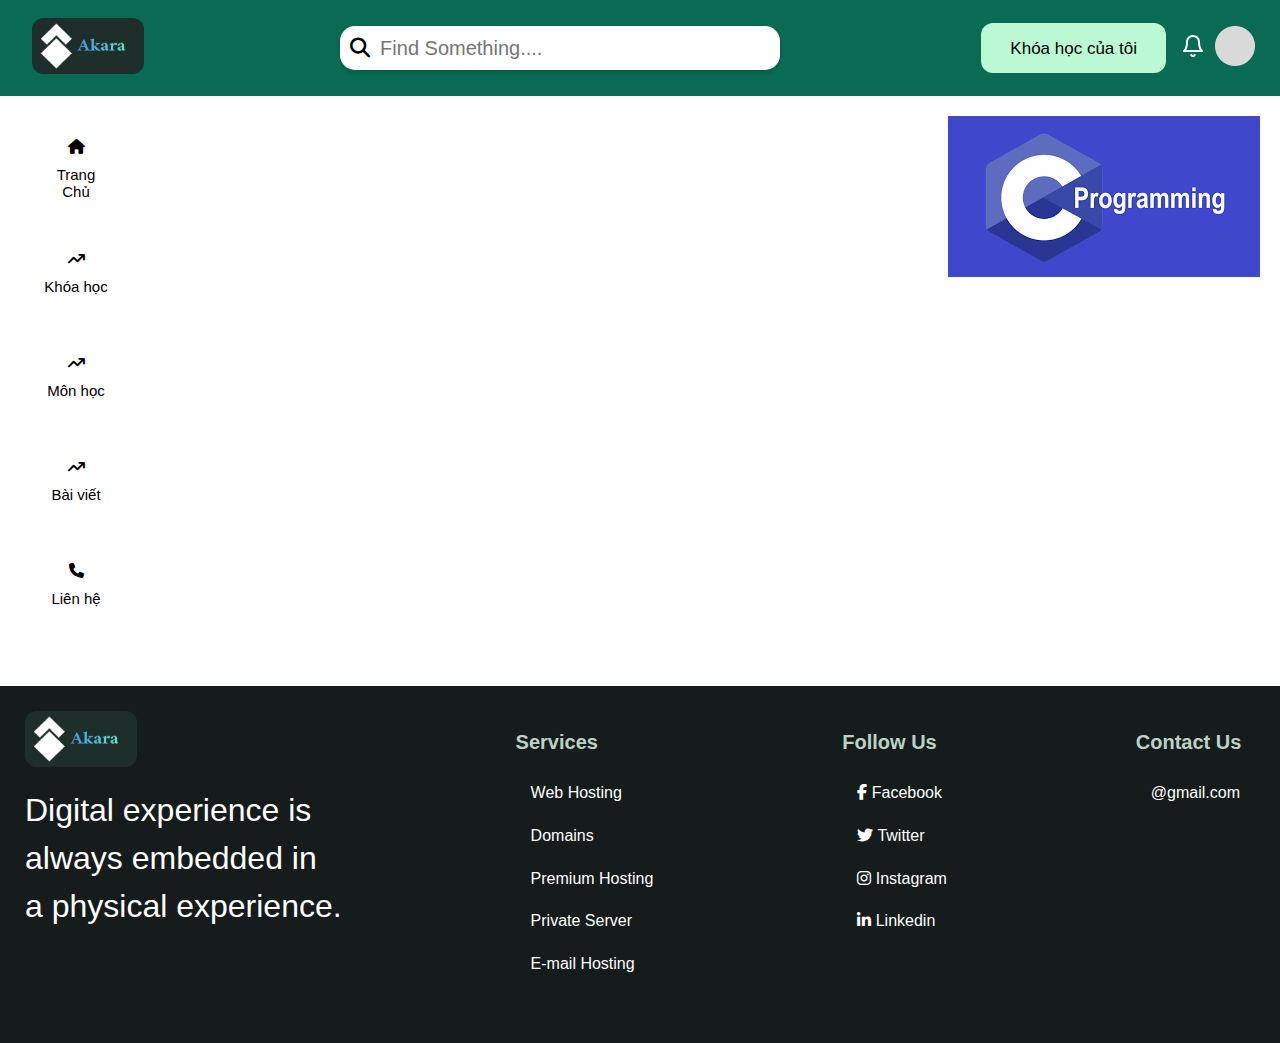
==== HomePage.html @ eb52fbb5 "PhP" ====
<!DOCTYPE html>
<html lang="en">
<head>
    <meta charset="UTF-8">
    <meta name="viewport" content="width=device-width, initial-scale=1.0">
    <title>HomePage</title>
    <link rel="stylesheet" href="https://cdnjs.cloudflare.com/ajax/libs/font-awesome/6.5.1/css/all.min.css">
    <link rel="stylesheet" href="./css/homepage.css">
</head>
<body>
            <!-- == HEADER == -->
<div id="header">
    <!-- Logo Icon -->
    <div id="logo">
        <img src="./img/415791565_1101418471001982_6189920452808394444_n.png" alt="" class="logoImg" >
    </div>
    <!-- Search Box -->
    <div class="search-box">                
        <input required type="search" class="searchTerm" placeholder="Find Something...." >
        <button class="searchButton">
          <i class="fa fa-search"></i>
       </button>
    </div>
    <!-- Right - infomation -->
    <div class="subnav">
        <!-- myCourse Button -->
        <a href="./index.html" class="myCourse_btn">
            <button class="btn bgrk#E2E2E2"> 
                <span>Khóa học của tôi</span>
            </button>
        </a>
        <!-- Bell Icon -->
        <div class="notification-icon">
            <img src="img/423422719_1108689617214258_7816932868230117087_n.png" alt="" class="bellImg">
        </div>
        <!-- Avatar profile -->
        <div class="profileAvatar">
            <img src="./img/423221567_7135333573191069_509031383483258617_n.png" alt="" class="AvaImg" >
        </div>
    </div>    
</div>
            <!-- == CONTENT == -->
<div id="content">
    <!-- Side-bar Menu -->
    <div id="sidebar_menu">
        <div class="sub_sidebar">
            <ul class="select_topic">
            <li>
                <a href="">
                     <!-- Button 1 -->
                    <button class="menu_btn">
                        <!-- icon -->
                        <div class="icon"> 
                            <i class="fa-solid fa-house icon1"></i>
                        </div>
                        <span class="button-content">Trang Chủ </span>
                    </button>                      
                </a>
            </li>
            
            <li>
                <a href=""> 
                     <!-- Button 2 -->
                    <button class="menu_btn">
                        <!-- icon -->
                        <div class="icon"> 
                            <i class="fa-solid fa-arrow-trend-up icon1"></i>
                        </div>
                        <span class="button-content">Khóa học </span>
                     </button>
                </a>
            </li>
            <li>
                <a href="">
                    <!-- Button 3 -->
                     <button class="menu_btn">
                        <!-- icon -->
                        <div class="icon"> 
                            <i class="fa-solid fa-arrow-trend-up icon1"></i>
                        </div>
                        <span class="button-content">Môn học</span>
                     </button>
                </a>
            </li>
            <li>
                <a href="">
                    <!-- Button 4 -->
                    <button class="menu_btn">
                        <!-- icon -->
                        <div class="icon"> 
                            <i class="fa-solid fa-arrow-trend-up icon1"></i>
                        </div>
                        <span class="button-content">Bài viết </span>
                    </button>
                </a>
            </li>
            <li>
                <a href="">
                    <!-- Button 5 -->
                    <button class="menu_btn">
                        <!-- icon -->
                        <div class="icon"> 
                            <i class="fa-solid fa-phone icon1"></i>
                        </div>
                        <span class="button-content">Liên hệ </span>
                    </button>
                </a>
            </li>
            </ul>
        </div>  
    </div>
    <div id="main_content">
        <div class="slider">
            <img src="./img/tải xuống.png" alt="">
        </div>
        <div class="allCourses">
            <div class="selectCourse"></div>
        </div>
        <div class="allSubjects">
        </div>
    </div>
</div>
            <!-- == FOOTER == -->
<div id="footerPage">
    <footer>
        <div class="container text-center text-md-left col-third">
          <div class="footer-wrap">
            <!-- Item 1 -->
            <div class="about">
                <!-- Logo Icon -->
              <img src="./img/415791565_1101418471001982_6189920452808394444_n.png" alt="" class="imgIcon">
              <p class="text-muted py-4">
                Digital experience is </br>always embedded in </br> a physical experience.
            </div>
            <!-- Item 2 -->
            <div class="Service">
              <h6 class="fw-bold special_name">Services</h6>
              <p class="p10"><a href="">Web Hosting</a></p>
              <p class="p10"><a href="" >Domains</a></p>
              <p class="p10"><a href="">Premium Hosting</a></p>
              <p class="p10"><a href="">Private Server</a></p>
              <p class="p10"><a href="">E-mail Hosting</a></p>
            </div>
            <!-- Item 3 -->
            <div class="Follow_us">
              <h6 class="fw-bold special_name">Follow Us</h6>
            <p class="p10">
                <a href="">
                <i class="fa-brands fa-facebook-f"></i>
                Facebook
                 </a>
            </p>
            <p class="p10">
                <a href="">
                    <i class="fa-brands fa-twitter"></i>
                Twitter
                </a>
            </p>
            <p class="p10">
                <a href="">
                <i class="fa-brands fa-instagram"></i>
                Instagram
                </a>
            </p>
            <p class="p10">
                <a href="">
                <i class="fa-brands fa-linkedin-in"></i>
                Linkedin
                </a>
            </p>
            </div>
            <!-- Item 4 -->
            <div class="Contact">
              <h6 class="fw-bold special_name">Contact Us</h6>
              <p class="p10"><a href="">@gmail.com</a></p>
            </div>
            
          </div>
        </div>
    </footer>
</div>
    
</body>
</html>
---- css/homepage.css ----
*
{
    margin:0;
    padding: 0;
    box-sizing: border-box;
}

html
{
    font-family: Arial, Helvetica, sans-serif;
    scroll-behavior: smooth;
}
.p10
{
    padding:10px;
}
/* == HEADER ==  */
#header{ 
    display: flex;
    position: fixed;
    height: 96px;
    background-color: #096B54;
    justify-content: space-between;
    top: 0;
    right: 0;
    left: 0;
    bottom: 0;
    width: 100%;
    z-index: 10;
    padding: 0px 32px;
    align-items: center;
    flex-shrink: 1;
}
/* Logo Icon */
.logoImg{
    width: 112px;
    height: 56px;
}
/* Search Box */
.search-box {
    position: relative;
    display: flex;
    text-align: center;
  }
.searchTerm {
    position: relative;
    font-family: Arial, Helvetica, sans-serif;
    width: 440px;
    height: 44px;
    border-radius: 15px;
    border: none;
    font-size: 20px;
    font-weight: 50;
    padding-top:10px;
    padding-bottom: 10px;
    padding-left: 40px;
    color: #000;
    outline: none;
    box-shadow: 0 3px 4px rgba(0, 0, 0, 0.15);
}
.searchButton {
    text-align: left;
    position: absolute;
    width: 40px;
    height: 36px;
    border: none;
    outline: none!important;
    background:transparent;
    top: 1px;
    padding: 10px;
    color: #000;
    cursor: pointer;
    font-size: 20px;
  }
  
  /*Resize the wrap to see the search bar change!*/
  .wrap{
    width: 30%;
    position: absolute;
    top: 50%;
    left: 50%;
    transform: translate(-50%, -50%);
  }
/* Right - infomation */
.subnav
{
    margin-right: 5%;
    display: flex;
    flex-shrink: 1;
    align-items: center;
    flex-shrink: 1;
    width: 211px;
    gap: 10px;
    justify-content: space-between;
}
/* myCourse Button */
.btn
{
    display: inline-block;
    border-radius: 12px; 
    border: none;
    color: #000;
    text-align: center;
    font-size: 17px;
    padding: 16px;
    width: 185px;
    height: 50px;
    transition: all 0.5s;
    cursor: pointer;
    margin: 5px;
    background-color: #BBF9D4;
}
.btn span {
    cursor: pointer;
    display: inline-block;
    position: relative;
    transition: 0.5s; 
    text-align: center;
    font-size: 17px;
    font-weight: 10px;  
}
.btn span:after{
    content: '»';
    position: absolute;
    opacity: 0;
    top: 0;
    right: -15px;
    transition: 0.5s;
}
.btn:hover span {
    padding-right: 15px;
}
.btn:hover span:after {
    opacity: 1;
    right: 0;
}
/* Bell Icon */
.bellImg{
    width: 24px;
    height: 24px;
    cursor: pointer;
}
/* Avatar profile */
.AvaImg{
    width: 40px;
    height: 40px;
}

/*  == CONTENT == */
#content 
{
    display: flex;
    position: relative;
   padding:20px;
    margin-top: 96px;
    justify-content: space-between;
    gap: 10px;
}
/* Sidebar_menu */
.siderbar_menu
{
    display: inline-flex;
    margin-top: 30px;
    position: absolute;
}
.select_topic 
{
    list-style-type: none;
}
.select_topic li 
{
    padding: 12px 16px;
    
}
.select_topic li a 
{
    text-decoration: none;
    color:#000;
}
/* Button ===< SideBar_menu */
button {
    position: relative;
    overflow: hidden;
    padding:10 15px;
    border-radius: 1.5rem;
    font-weight: 100;
    background-size: 400%;
    color: #000;
    border: none;
    cursor: pointer;
    width: 80px;
    height: 80px;
    background-color: #fff;
}
.menu_btn span 
{
    padding:5px;
    font-size: 15px;
}
.icon
{
    position: relative;
    z-index: 1;
    display:inline-flex;
    align-items: center;
}
.icon1{
    font-size: 15px;
    padding:7px;
}
.menu_btn:hover::before {
    transform: scaleX(1);
  }
  
.button-content {
    position: relative;
    z-index: 1;
    display: block;
}
  
.menu_btn::before {
    content: "";
    position: absolute;
    top: 0;
    left: 0;
    transform: scaleX(0);
    transform-origin: 0 50%;
    width: 100%;
    height: inherit;
    border-radius: inherit;
    background: linear-gradient(
      82.3deg,
      rgb(241, 238, 244) 10.8%,
      rgb(242, 242, 245) 94.3%
    );
    transition: all 0.475s;
}

/* == FOOTERPAGE == */
footer {
    background-color: #151C1B;
    margin-top: 30px;
    margin-bottom: -23px;
    overflow: hidden;
}
footer .footer-wrap {
    padding: 25px;
    margin-bottom: 30px;
    display: flex;
    justify-content: space-between;
    gap: 50px;
    color:#fff;
}
.special_name
{
    font-weight: 600;
    font-size: 20px;
    color: #BBD2C7;
}
/* Item 1 */
footer .footer-wrap h6 {
    padding: 20px 0px;
    font-weight: 900;
}
.about p 
{
    font-weight: 400;
    font-size: 32px;
    line-height: 48px;
}
/* Logo Icon */
.imgIcon{
    width: 112px;
    height: 56px;
    margin-bottom: 15px;
}
.Service p a , .Follow_us p a, .Contact p a{
    text-decoration: none;
    color: #fff;
    padding: 5px;
}
footer .footer-wrap .Service a:hover, footer .footer-wrap .Follow_us a:hover {
    color: black;
    font-weight: 600;    
}
  
footer .footer-wrap .Service p, footer .footer-wrap .Follow_us p {
    margin-bottom: 0.3em;
    
}
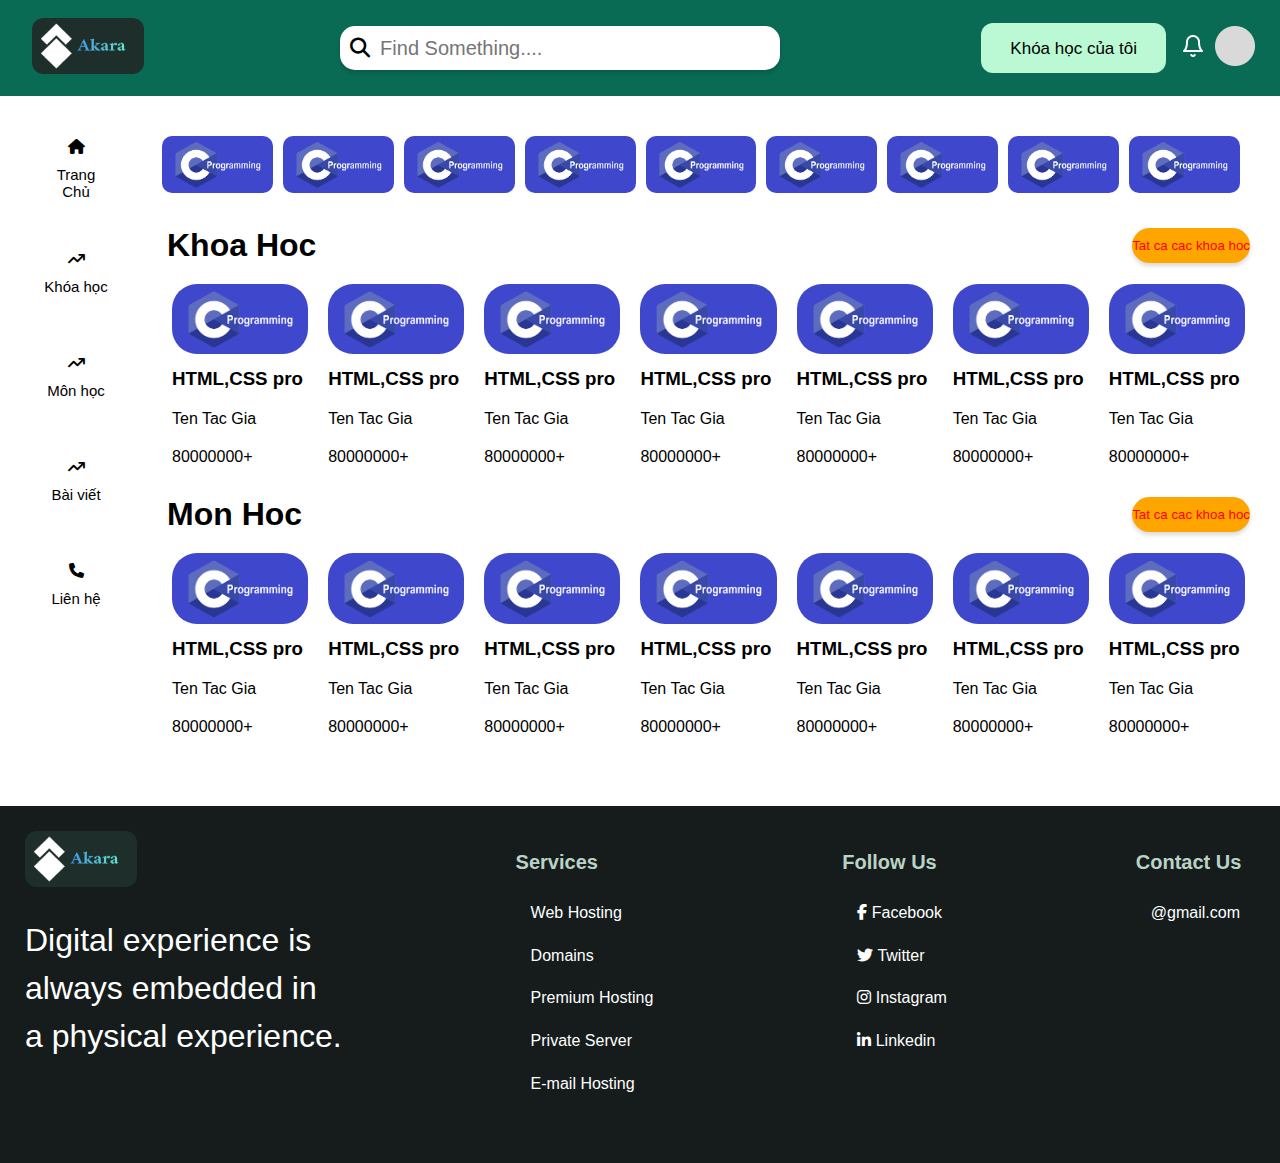
==== commit d49b41d1: "PhP" ====
--- a/HomePage.html
+++ b/HomePage.html
@@ -109,14 +109,166 @@
             </ul>
         </div>  
     </div>
+    <!-- Content Page -->
     <div id="main_content">
-        <div class="slider">
-            <img src="./img/tải xuống.png" alt="">
-        </div>
-        <div class="allCourses">
-            <div class="selectCourse"></div>
-        </div>
-        <div class="allSubjects">
+        <!-- Slider Course -->
+        <div class="slide_course">
+            <!-- Slider Item -->
+            <div class="slider_item">
+                <div class="course_item">
+                    <a href="">
+                        <img src="./img/tải xuống.png" alt="" class="itemImg">
+                    </a>    
+                </div>
+                <div class="course_item">
+                    <a href="">
+                        <img src="./img/tải xuống.png" alt="" class="itemImg">
+                    </a>    
+                </div>
+                <div class="course_item">
+                    <a href="">
+                        <img src="./img/tải xuống.png" alt="" class="itemImg">
+                    </a>    
+                </div>
+                <div class="course_item">
+                    <a href="">
+                        <img src="./img/tải xuống.png" alt="" class="itemImg">
+                    </a>    
+                </div>
+                <div class="course_item">
+                    <a href="">
+                        <img src="./img/tải xuống.png" alt="" class="itemImg">
+                    </a>    
+                </div>
+                <div class="course_item">
+                    <a href="">
+                        <img src="./img/tải xuống.png" alt="" class="itemImg">
+                    </a>    
+                </div>
+                <div class="course_item">
+                    <a href="">
+                        <img src="./img/tải xuống.png" alt="" class="itemImg">
+                    </a>    
+                </div>
+                <div class="course_item">
+                    <a href="">
+                        <img src="./img/tải xuống.png" alt="" class="itemImg">
+                    </a>    
+                </div>
+                <div class="course_item">
+                    <a href="">
+                        <img src="./img/tải xuống.png" alt="" class="itemImg">
+                    </a>    
+                </div>
+            </div>
+            <!-- Slide Content 1 -->
+            <div class="slide_content">
+            <div class="slide_name">
+                <h1>Khoa Hoc</h1>
+                <a href="">
+                    <button class="allcourse_btn"> Tat ca cac khoa hoc</button>
+                </a>
+            </div>
+            <!-- Content Course -->
+            <div class="content_course">
+                <div class="content_item">
+                    <img src="./img/tải xuống.png" alt="" class="itemCourse">
+                    <h3>HTML,CSS pro</h3>
+                    <p>Ten Tac Gia</p>
+                    <p>80000000+</p>
+                </div>  
+                <div class="content_item">
+                    <img src="./img/tải xuống.png" alt="" class="itemCourse">
+                    <h3>HTML,CSS pro</h3>
+                    <p>Ten Tac Gia</p>
+                    <p>80000000+</p>
+                </div>  
+                <div class="content_item">
+                    <img src="./img/tải xuống.png" alt="" class="itemCourse">
+                    <h3>HTML,CSS pro</h3>
+                    <p>Ten Tac Gia</p>
+                    <p>80000000+</p>
+                </div>  
+                <div class="content_item">
+                    <img src="./img/tải xuống.png" alt="" class="itemCourse">
+                    <h3>HTML,CSS pro</h3>
+                    <p>Ten Tac Gia</p>
+                    <p>80000000+</p>
+                </div>  
+                <div class="content_item">
+                    <img src="./img/tải xuống.png" alt="" class="itemCourse">
+                    <h3>HTML,CSS pro</h3>
+                    <p>Ten Tac Gia</p>
+                    <p>80000000+</p>
+                </div>  
+                <div class="content_item">
+                    <img src="./img/tải xuống.png" alt="" class="itemCourse">
+                    <h3>HTML,CSS pro</h3>
+                    <p>Ten Tac Gia</p>
+                    <p>80000000+</p>
+                </div>  
+                <div class="content_item">
+                    <img src="./img/tải xuống.png" alt="" class="itemCourse">
+                    <h3>HTML,CSS pro</h3>
+                    <p>Ten Tac Gia</p>
+                    <p>80000000+</p>
+                </div>      
+            </div>
+            </div>
+            <!-- Slide Content 2 -->
+            <div class="slide_content">
+            <div class="slide_name">
+                <h1>Mon Hoc</h1>
+                <a href="">
+                    <button class="allcourse_btn"> Tat ca cac khoa hoc</button>
+                </a>
+            </div>
+             <!-- Content Course -->
+             <div class="content_course">
+                <div class="content_item">
+                    <img src="./img/tải xuống.png" alt="" class="itemCourse">
+                    <h3>HTML,CSS pro</h3>
+                    <p>Ten Tac Gia</p>
+                    <p>80000000+</p>
+                </div>  
+                <div class="content_item">
+                    <img src="./img/tải xuống.png" alt="" class="itemCourse">
+                    <h3>HTML,CSS pro</h3>
+                    <p>Ten Tac Gia</p>
+                    <p>80000000+</p>
+                </div>  
+                <div class="content_item">
+                    <img src="./img/tải xuống.png" alt="" class="itemCourse">
+                    <h3>HTML,CSS pro</h3>
+                    <p>Ten Tac Gia</p>
+                    <p>80000000+</p>
+                </div>  
+                <div class="content_item">
+                    <img src="./img/tải xuống.png" alt="" class="itemCourse">
+                    <h3>HTML,CSS pro</h3>
+                    <p>Ten Tac Gia</p>
+                    <p>80000000+</p>
+                </div>  
+                <div class="content_item">
+                    <img src="./img/tải xuống.png" alt="" class="itemCourse">
+                    <h3>HTML,CSS pro</h3>
+                    <p>Ten Tac Gia</p>
+                    <p>80000000+</p>
+                </div>  
+                <div class="content_item">
+                    <img src="./img/tải xuống.png" alt="" class="itemCourse">
+                    <h3>HTML,CSS pro</h3>
+                    <p>Ten Tac Gia</p>
+                    <p>80000000+</p>
+                </div>  
+                <div class="content_item">
+                    <img src="./img/tải xuống.png" alt="" class="itemCourse">
+                    <h3>HTML,CSS pro</h3>
+                    <p>Ten Tac Gia</p>
+                    <p>80000000+</p>
+                </div>      
+            </div>
+             </div>
         </div>
     </div>
 </div>
--- a/css/homepage.css
+++ b/css/homepage.css
@@ -235,6 +235,87 @@
     );
     transition: all 0.475s;
 }
+/* Slider Item */
+.slider_item
+{
+    display: flex;
+    padding: 15px 15px;
+    align-items: center;
+    justify-content: space-around;
+    overflow-y: hidden;
+}
+.itemImg
+{
+ border-radius: 15px;
+ width: 100%;   
+ padding: 5px;
+}
+/* Hover Item */
+.itemImg:hover 
+{
+    opacity: 0.6;
+}
+/* Slide Content */
+.slide_name
+{
+    display: flex;
+    align-items: center;
+    justify-content:space-between;
+    padding: 10px;
+}
+.slide_name h1 
+{
+    margin-left: 15px;
+}
+.allcourse_btn
+{
+    background-color:orange;
+    color: red;
+    width: 100%;
+    height: 35px;
+    box-shadow: 0 3px 4px rgba(0, 0, 0, 0.15);
+}
+/* Content Course */
+.content_course
+{
+    display: flex;
+    margin-left: 15px;
+    padding: 10px 5px;
+    align-items: center;
+}
+.content_item 
+{
+    padding: 0 10px;
+}
+/* Item Img */
+.itemCourse 
+{
+    border-radius:25px;
+    cursor: pointer;
+    width: 100%;
+}
+.itemCourse:hover
+{
+    opacity: 0.6;
+}
+.content_item h3 , p
+{
+    padding: 10px 0;
+}
+
+
+
+
+
+
+
+
+
+
+
+
+
+
 
 /* == FOOTERPAGE == */
 footer {
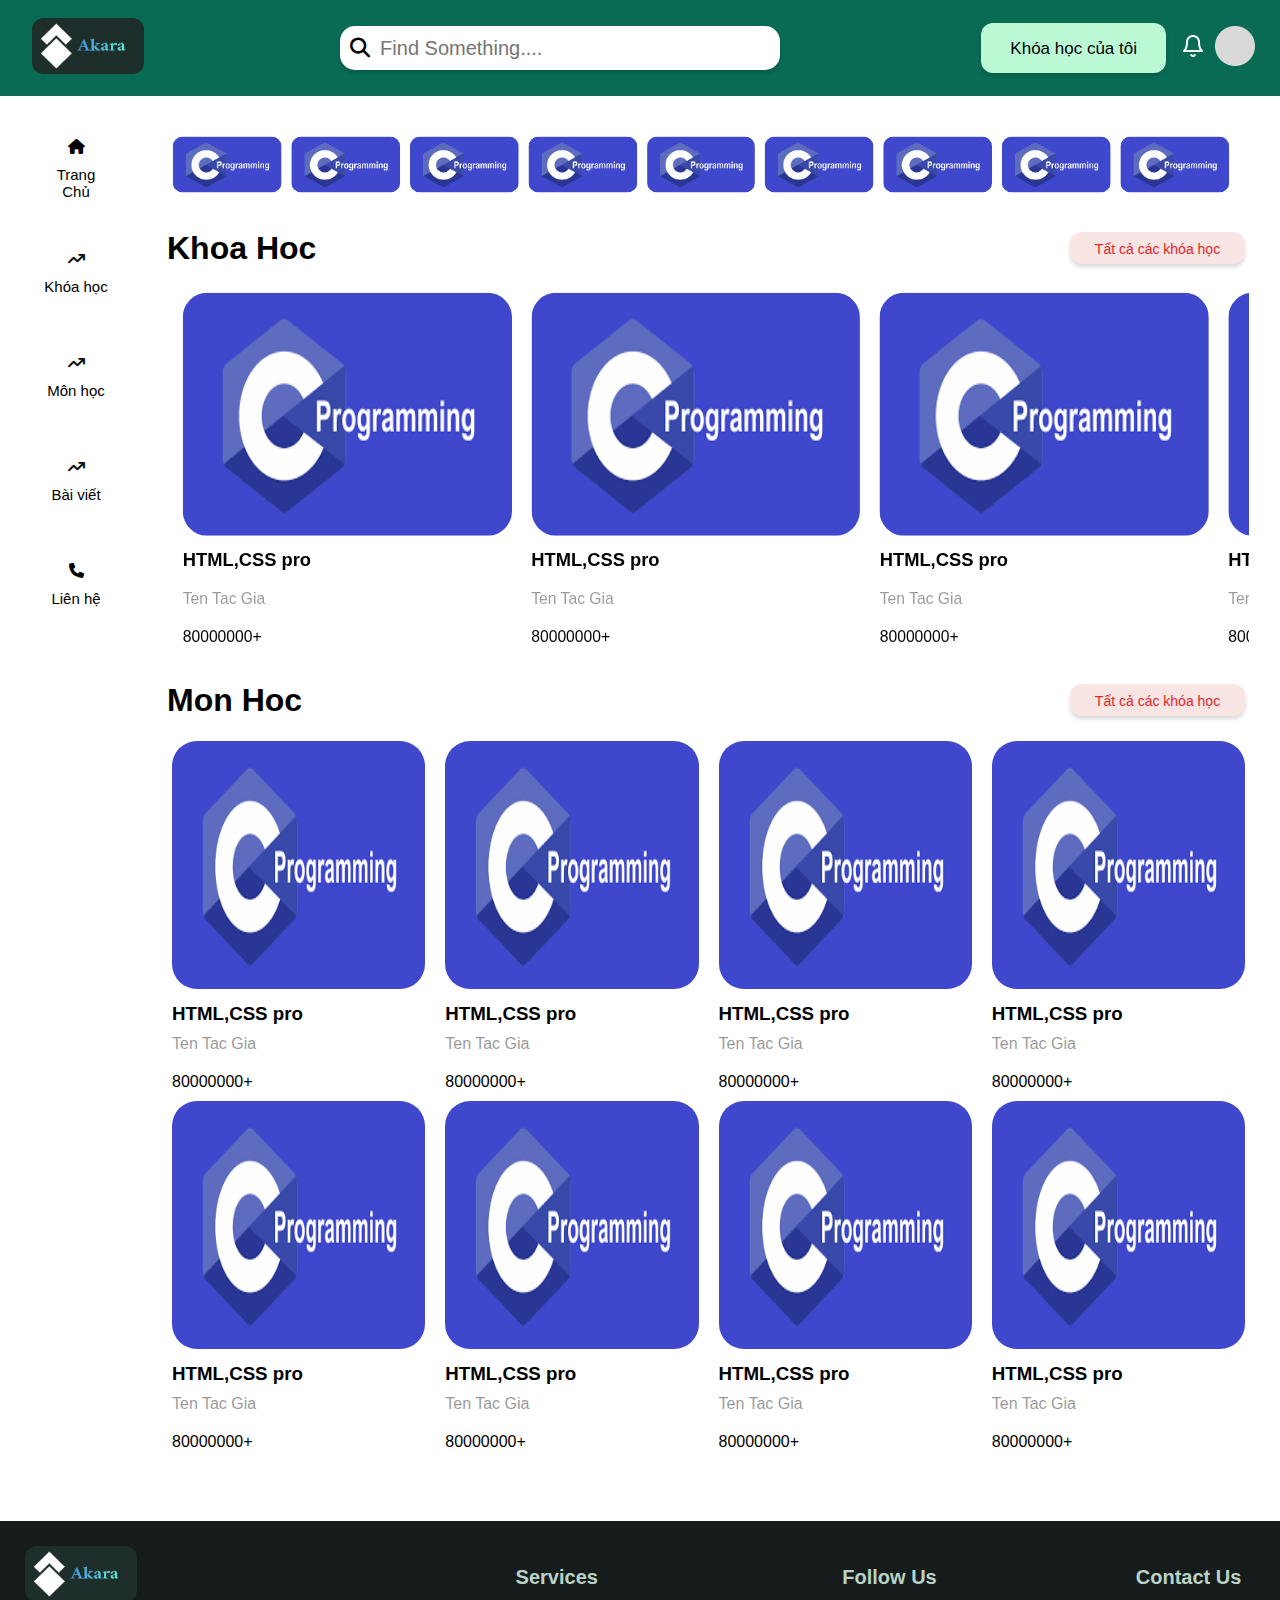
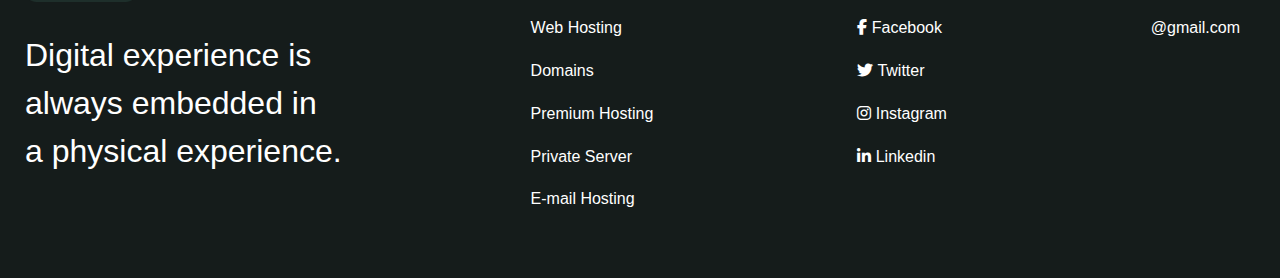
==== commit fcbe1899: "Php" ====
--- a/HomePage.html
+++ b/HomePage.html
@@ -165,108 +165,410 @@
             <div class="slide_content">
             <div class="slide_name">
                 <h1>Khoa Hoc</h1>
-                <a href="">
-                    <button class="allcourse_btn"> Tat ca cac khoa hoc</button>
-                </a>
-            </div>
-            <!-- Content Course -->
+                <a href="#" class="">
+                    <button class="slide_btn"> 
+                        <span>
+                            Tất cả các khóa học
+                        </span>
+                    </button>
+                </a>
+            </div>
+            <!-- Content Course 1 -->
             <div class="content_course">
                 <div class="content_item">
-                    <img src="./img/tải xuống.png" alt="" class="itemCourse">
-                    <h3>HTML,CSS pro</h3>
-                    <p>Ten Tac Gia</p>
-                    <p>80000000+</p>
-                </div>  
+                    <div class="container">
+                        <img src="./img/tải xuống.png" alt="" class="itemCourse">
+                        <!-- Heart Icon -->
+                        <a href="#">
+                            <div class="heart_icon">
+                                <i class="fa-regular fa-heart"></i>
+                            </div>
+                        </a>
+                        <!-- Starting Button -->
+                        <a href="#" class="">
+                            <button class="start_btn"> 
+                                <h4>
+                                    Bắt đầu học
+                                </h4>
+                                <div class="forward_icon">
+                                <i class="fa-solid fa-forward"></i>
+                                </div>
+                            </button>
+                        </a>
+                      </div>
+                    <h3>HTML,CSS pro</h3>
+                    <p>Ten Tac Gia</p>
+                    <p>80000000+</p>
+                </div>     
                 <div class="content_item">
-                    <img src="./img/tải xuống.png" alt="" class="itemCourse">
-                    <h3>HTML,CSS pro</h3>
-                    <p>Ten Tac Gia</p>
-                    <p>80000000+</p>
-                </div>  
+                    <div class="container">
+                        <img src="./img/tải xuống.png" alt="" class="itemCourse">
+                        <!-- Heart Icon -->
+                        <a href="#">
+                            <div class="heart_icon">
+                                <i class="fa-regular fa-heart"></i>
+                            </div>
+                        </a>
+                        <!-- Starting Button -->
+                        <a href="#" class="">
+                            <button class="start_btn"> 
+                                <h4>
+                                    Bắt đầu học
+                                </h4>
+                                <div class="forward_icon">
+                                <i class="fa-solid fa-forward"></i>
+                                </div>
+                            </button>
+                        </a>
+                      </div>
+                    <h3>HTML,CSS pro</h3>
+                    <p>Ten Tac Gia</p>
+                    <p>80000000+</p>
+                </div>     
                 <div class="content_item">
-                    <img src="./img/tải xuống.png" alt="" class="itemCourse">
-                    <h3>HTML,CSS pro</h3>
-                    <p>Ten Tac Gia</p>
-                    <p>80000000+</p>
-                </div>  
+                    <div class="container">
+                        <img src="./img/tải xuống.png" alt="" class="itemCourse">
+                        <!-- Heart Icon -->
+                        <a href="#">
+                            <div class="heart_icon">
+                                <i class="fa-regular fa-heart"></i>
+                            </div>
+                        </a>
+                        <!-- Starting Button -->
+                        <a href="#" class="">
+                            <button class="start_btn"> 
+                                <h4>
+                                    Bắt đầu học
+                                </h4>
+                                <div class="forward_icon">
+                                <i class="fa-solid fa-forward"></i>
+                                </div>
+                            </button>
+                        </a>
+                      </div>
+                    <h3>HTML,CSS pro</h3>
+                    <p>Ten Tac Gia</p>
+                    <p>80000000+</p>
+                </div>     
                 <div class="content_item">
-                    <img src="./img/tải xuống.png" alt="" class="itemCourse">
-                    <h3>HTML,CSS pro</h3>
-                    <p>Ten Tac Gia</p>
-                    <p>80000000+</p>
-                </div>  
+                    <div class="container">
+                        <img src="./img/tải xuống.png" alt="" class="itemCourse">
+                        <!-- Heart Icon -->
+                        <a href="#">
+                            <div class="heart_icon">
+                                <i class="fa-regular fa-heart"></i>
+                            </div>
+                        </a>
+                        <!-- Starting Button -->
+                        <a href="#" class="">
+                            <button class="start_btn"> 
+                                <h4>
+                                    Bắt đầu học
+                                </h4>
+                                <div class="forward_icon">
+                                <i class="fa-solid fa-forward"></i>
+                                </div>
+                            </button>
+                        </a>
+                      </div>
+                    <h3>HTML,CSS pro</h3>
+                    <p>Ten Tac Gia</p>
+                    <p>80000000+</p>
+                </div>   
                 <div class="content_item">
-                    <img src="./img/tải xuống.png" alt="" class="itemCourse">
-                    <h3>HTML,CSS pro</h3>
-                    <p>Ten Tac Gia</p>
-                    <p>80000000+</p>
-                </div>  
+                    <div class="container">
+                        <img src="./img/tải xuống.png" alt="" class="itemCourse">
+                        <!-- Heart Icon -->
+                        <a href="#">
+                            <div class="heart_icon">
+                                <i class="fa-regular fa-heart"></i>
+                            </div>
+                        </a>
+                        <!-- Starting Button -->
+                        <a href="#" class="">
+                            <button class="start_btn"> 
+                                <h4>
+                                    Bắt đầu học
+                                </h4>
+                                <div class="forward_icon">
+                                <i class="fa-solid fa-forward"></i>
+                                </div>
+                            </button>
+                        </a>
+                      </div>
+                    <h3>HTML,CSS pro</h3>
+                    <p>Ten Tac Gia</p>
+                    <p>80000000+</p>
+                </div>   
                 <div class="content_item">
-                    <img src="./img/tải xuống.png" alt="" class="itemCourse">
-                    <h3>HTML,CSS pro</h3>
-                    <p>Ten Tac Gia</p>
-                    <p>80000000+</p>
-                </div>  
+                    <div class="container">
+                        <img src="./img/tải xuống.png" alt="" class="itemCourse">
+                        <!-- Heart Icon -->
+                        <a href="#">
+                            <div class="heart_icon">
+                                <i class="fa-regular fa-heart"></i>
+                            </div>
+                        </a>
+                        <!-- Starting Button -->
+                        <a href="#" class="">
+                            <button class="start_btn"> 
+                                <h4>
+                                    Bắt đầu học
+                                </h4>
+                                <div class="forward_icon">
+                                <i class="fa-solid fa-forward"></i>
+                                </div>
+                            </button>
+                        </a>
+                      </div>
+                    <h3>HTML,CSS pro</h3>
+                    <p>Ten Tac Gia</p>
+                    <p>80000000+</p>
+                </div>   
                 <div class="content_item">
-                    <img src="./img/tải xuống.png" alt="" class="itemCourse">
-                    <h3>HTML,CSS pro</h3>
-                    <p>Ten Tac Gia</p>
-                    <p>80000000+</p>
-                </div>      
+                    <div class="container">
+                        <img src="./img/tải xuống.png" alt="" class="itemCourse">
+                        <!-- Heart Icon -->
+                        <a href="#">
+                            <div class="heart_icon">
+                                <i class="fa-regular fa-heart"></i>
+                            </div>
+                        </a>
+                        <!-- Starting Button -->
+                        <a href="#" class="">
+                            <button class="start_btn"> 
+                                <h4>
+                                    Bắt đầu học
+                                </h4>
+                                <div class="forward_icon">
+                                <i class="fa-solid fa-forward"></i>
+                                </div>
+                            </button>
+                        </a>
+                      </div>
+                    <h3>HTML,CSS pro</h3>
+                    <p>Ten Tac Gia</p>
+                    <p>80000000+</p>
+                </div>   
+
+                 
             </div>
             </div>
             <!-- Slide Content 2 -->
             <div class="slide_content">
             <div class="slide_name">
                 <h1>Mon Hoc</h1>
-                <a href="">
-                    <button class="allcourse_btn"> Tat ca cac khoa hoc</button>
-                </a>
-            </div>
-             <!-- Content Course -->
-             <div class="content_course">
-                <div class="content_item">
-                    <img src="./img/tải xuống.png" alt="" class="itemCourse">
+                <a href="#" class="">
+                    <button class="slide_btn"> 
+                        <span>
+                            Tất cả các khóa học
+                        </span>
+                    </button>
+                </a>
+            </div>
+             <!-- Content Course 2-->
+             <div class="content_course2" style="flex-wrap:wrap;">
+                <div class="content_item2">
+                    <div class="container">
+                        <img src="./img/tải xuống.png" alt="" class="itemCourse">
+                        <!-- Heart Icon -->
+                        <a href="#">
+                            <div class="heart_icon">
+                                <i class="fa-regular fa-heart"></i>
+                            </div>
+                        </a>
+                        <!-- Starting Button -->
+                        <a href="#" class="">
+                            <button class="start_btn"> 
+                                <h4>
+                                    Bắt đầu học
+                                </h4>
+                                <div class="forward_icon">
+                                <i class="fa-solid fa-forward"></i>
+                                </div>
+                            </button>
+                        </a>
+                      </div>
                     <h3>HTML,CSS pro</h3>
                     <p>Ten Tac Gia</p>
                     <p>80000000+</p>
                 </div>  
-                <div class="content_item">
-                    <img src="./img/tải xuống.png" alt="" class="itemCourse">
+                <div class="content_item2">
+                    <div class="container">
+                        <img src="./img/tải xuống.png" alt="" class="itemCourse">
+                        <!-- Heart Icon -->
+                        <a href="#">
+                            <div class="heart_icon">
+                                <i class="fa-regular fa-heart"></i>
+                            </div>
+                        </a>
+                        <!-- Starting Button -->
+                        <a href="#" class="">
+                            <button class="start_btn"> 
+                                <h4>
+                                    Bắt đầu học
+                                </h4>
+                                <div class="forward_icon">
+                                <i class="fa-solid fa-forward"></i>
+                                </div>
+                            </button>
+                        </a>
+                      </div>
                     <h3>HTML,CSS pro</h3>
                     <p>Ten Tac Gia</p>
                     <p>80000000+</p>
                 </div>  
-                <div class="content_item">
-                    <img src="./img/tải xuống.png" alt="" class="itemCourse">
+                <div class="content_item2">
+                    <div class="container">
+                        <img src="./img/tải xuống.png" alt="" class="itemCourse">
+                        <!-- Heart Icon -->
+                        <a href="#">
+                            <div class="heart_icon">
+                                <i class="fa-regular fa-heart"></i>
+                            </div>
+                        </a>
+                        <!-- Starting Button -->
+                        <a href="#" class="">
+                            <button class="start_btn"> 
+                                <h4>
+                                    Bắt đầu học
+                                </h4>
+                                <div class="forward_icon">
+                                <i class="fa-solid fa-forward"></i>
+                                </div>
+                            </button>
+                        </a>
+                      </div>
                     <h3>HTML,CSS pro</h3>
                     <p>Ten Tac Gia</p>
                     <p>80000000+</p>
                 </div>  
-                <div class="content_item">
-                    <img src="./img/tải xuống.png" alt="" class="itemCourse">
+                <div class="content_item2">
+                    <div class="container">
+                        <img src="./img/tải xuống.png" alt="" class="itemCourse">
+                        <!-- Heart Icon -->
+                        <a href="#">
+                            <div class="heart_icon">
+                                <i class="fa-regular fa-heart"></i>
+                            </div>
+                        </a>
+                        <!-- Starting Button -->
+                        <a href="#" class="">
+                            <button class="start_btn"> 
+                                <h4>
+                                    Bắt đầu học
+                                </h4>
+                                <div class="forward_icon">
+                                <i class="fa-solid fa-forward"></i>
+                                </div>
+                            </button>
+                        </a>
+                      </div>
                     <h3>HTML,CSS pro</h3>
                     <p>Ten Tac Gia</p>
                     <p>80000000+</p>
                 </div>  
-                <div class="content_item">
-                    <img src="./img/tải xuống.png" alt="" class="itemCourse">
+                <div class="content_item2">
+                    <div class="container">
+                        <img src="./img/tải xuống.png" alt="" class="itemCourse">
+                        <!-- Heart Icon -->
+                        <a href="#">
+                            <div class="heart_icon">
+                                <i class="fa-regular fa-heart"></i>
+                            </div>
+                        </a>
+                        <!-- Starting Button -->
+                        <a href="#" class="">
+                            <button class="start_btn"> 
+                                <h4>
+                                    Bắt đầu học
+                                </h4>
+                                <div class="forward_icon">
+                                <i class="fa-solid fa-forward"></i>
+                                </div>
+                            </button>
+                        </a>
+                      </div>
                     <h3>HTML,CSS pro</h3>
                     <p>Ten Tac Gia</p>
                     <p>80000000+</p>
                 </div>  
-                <div class="content_item">
-                    <img src="./img/tải xuống.png" alt="" class="itemCourse">
+                <div class="content_item2">
+                    <div class="container">
+                        <img src="./img/tải xuống.png" alt="" class="itemCourse">
+                        <!-- Heart Icon -->
+                        <a href="#">
+                            <div class="heart_icon">
+                                <i class="fa-regular fa-heart"></i>
+                            </div>
+                        </a>
+                        <!-- Starting Button -->
+                        <a href="#" class="">
+                            <button class="start_btn"> 
+                                <h4>
+                                    Bắt đầu học
+                                </h4>
+                                <div class="forward_icon">
+                                <i class="fa-solid fa-forward"></i>
+                                </div>
+                            </button>
+                        </a>
+                      </div>
                     <h3>HTML,CSS pro</h3>
                     <p>Ten Tac Gia</p>
                     <p>80000000+</p>
                 </div>  
-                <div class="content_item">
-                    <img src="./img/tải xuống.png" alt="" class="itemCourse">
+                <div class="content_item2">
+                    <div class="container">
+                        <img src="./img/tải xuống.png" alt="" class="itemCourse">
+                        <!-- Heart Icon -->
+                        <a href="#">
+                            <div class="heart_icon">
+                                <i class="fa-regular fa-heart"></i>
+                            </div>
+                        </a>
+                        <!-- Starting Button -->
+                        <a href="#" class="">
+                            <button class="start_btn"> 
+                                <h4>
+                                    Bắt đầu học
+                                </h4>
+                                <div class="forward_icon">
+                                <i class="fa-solid fa-forward"></i>
+                                </div>
+                            </button>
+                        </a>
+                      </div>
+                    <h3>HTML,CSS pro</h3>
+                    <p>Ten Tac Gia</p>
+                    <p>80000000+</p>
+                </div>
+                <div class="content_item2">
+                    <div class="container">
+                        <img src="./img/tải xuống.png" alt="" class="itemCourse">
+                        <!-- Heart Icon -->
+                        <a href="#">
+                            <div class="heart_icon">
+                                <i class="fa-regular fa-heart"></i>
+                            </div>
+                        </a>
+                        <!-- Starting Button -->
+                        <a href="#" class="">
+                            <button class="start_btn"> 
+                                <h4>
+                                    Bắt đầu học
+                                </h4>
+                                <div class="forward_icon">
+                                <i class="fa-solid fa-forward"></i>
+                                </div>
+                            </button>
+                        </a>
+                      </div>
                     <h3>HTML,CSS pro</h3>
                     <p>Ten Tac Gia</p>
                     <p>80000000+</p>
                 </div>      
+                
             </div>
              </div>
         </div>
@@ -331,6 +633,6 @@
         </div>
     </footer>
 </div>
-    
 </body>
+<script src ="./script/homepage.js"></script>
 </html>--- a/css/homepage.css
+++ b/css/homepage.css
@@ -109,6 +109,7 @@
     cursor: pointer;
     margin: 5px;
     background-color: #BBF9D4;
+    box-shadow: 0 3px 4px rgba(0, 0, 0, 0.15);
 }
 .btn span {
     cursor: pointer;
@@ -230,8 +231,8 @@
     border-radius: inherit;
     background: linear-gradient(
       82.3deg,
-      rgb(241, 238, 244) 10.8%,
-      rgb(242, 242, 245) 94.3%
+      rgb(209, 203, 212) 10.8%,
+      rgb(223, 223, 229) 94.3%
     );
     transition: all 0.475s;
 }
@@ -242,8 +243,14 @@
     padding: 15px 15px;
     align-items: center;
     justify-content: space-around;
-    overflow-y: hidden;
-}
+    overflow: hidden;
+    transition: all 0.2s;
+    transform: scale(0.98);
+    position: relative;
+    white-space: nowrap;
+    user-select: none;  
+}
+
 .itemImg
 {
  border-radius: 15px;
@@ -266,6 +273,47 @@
 .slide_name h1 
 {
     margin-left: 15px;
+}
+.slide_btn
+{
+    border-radius: 12px; 
+    border: none;
+    color: #000;
+    text-align: center;
+    padding: 16px;
+    width: 175px;
+    height: 30px;
+    transition: all 0.5s;
+    cursor: pointer;
+    margin: 5px;
+    background: #FAE5E5;
+    box-shadow: 0 3px 4px rgba(0, 0, 0, 0.15);
+}
+.slide_btn span {
+    cursor: pointer;
+    display: inline-block;
+    position:relative;
+    width: 100%;
+    transition: 0.5s; 
+    text-align: center;
+    font-size: 14px;  
+    bottom:7px;
+    color:#E02828;
+}
+.slide_btn span:after{
+    content: '»';
+    position: absolute;
+    opacity: 0;
+    top: 0;
+    right: -15px;
+    transition: 0.5s;
+}
+.slide_btn:hover span {
+    padding-right: 15px;
+}
+.slide_btn:hover span:after {
+    opacity: 1;
+    right: 0;
 }
 .allcourse_btn
 {
@@ -278,14 +326,53 @@
 /* Content Course */
 .content_course
 {
+    overflow: hidden;
+    position: relative;
     display: flex;
     margin-left: 15px;
     padding: 10px 5px;
     align-items: center;
-}
-.content_item 
+    transition: all 0.2s;
+    transform: scale(0.98);
+    position: relative;
+    white-space: nowrap;
+    user-select: none;     
+}
+.content_item
+{
+    min-width: calc(37% - 3.05rem);
+    
+}
+.content_course.active 
+{
+    cursor: grabbing;
+    cursor: -webkit-grabbing;
+    
+}
+
+.content_course2
+{
+    display: flex;
+    margin-left: 15px;
+    padding: 10px 5px;
+    align-items: center;
+}
+.content_item2
+{
+    width: 25%; 
+    box-sizing: border-box; 
+}
+.content_item, .content_item2 
 {
     padding: 0 10px;
+}
+.content_item h3, .content_item2 h3 
+{
+    padding-top: 10px;   
+}
+.content_item p:nth-child(3), .content_item2 p:nth-child(3)
+{
+    opacity: 0.4;
 }
 /* Item Img */
 .itemCourse 
@@ -293,11 +380,71 @@
     border-radius:25px;
     cursor: pointer;
     width: 100%;
+    height: 248px;
+    transition: all 0.5s;
+    z-index: 1;
 }
 .itemCourse:hover
 {
     opacity: 0.6;
-}
+    transform: scale(1.05);
+}
+.itemCoures:active{
+    transform: scale(0.95) rotateZ(1.7deg);
+}
+/* Starting button */
+.container {
+    position: relative;
+} 
+.heart_icon
+{
+    display:inline-flex;
+    position: absolute;
+    top: 10px;
+    left:10px;
+    cursor: pointer;
+    opacity: 0;
+    font-size: 20px;
+    background-color:  #33E288;
+    border-radius: 10px;
+    padding: 4px;
+    transition: opacity .5s ease;
+}
+.start_btn 
+{
+    display:inline-flex;   
+    position: absolute;
+    width: 150px;
+    height: 40px ;
+    justify-content: center;
+    align-items: center;
+    text-align: center;
+    opacity: 0;
+    top:107px;
+    left:80px;
+    right:auto;
+    transition: opacity .5s ease;
+}
+.forward_icon
+{
+    margin-left:8px;
+    padding-left:8px;
+    padding-right: 6px;
+    font-size: 20px;
+    align-items: center;
+    border-radius: 20px;
+    background-color: #33E288;
+}
+.container:hover .start_btn
+{
+    opacity: 1;
+}
+.container:hover .heart_icon
+{
+    
+    opacity: 1;
+}
+
 .content_item h3 , p
 {
     padding: 10px 0;
@@ -367,7 +514,6 @@
   
 footer .footer-wrap .Service p, footer .footer-wrap .Follow_us p {
     margin-bottom: 0.3em;
-    
 }
   
 
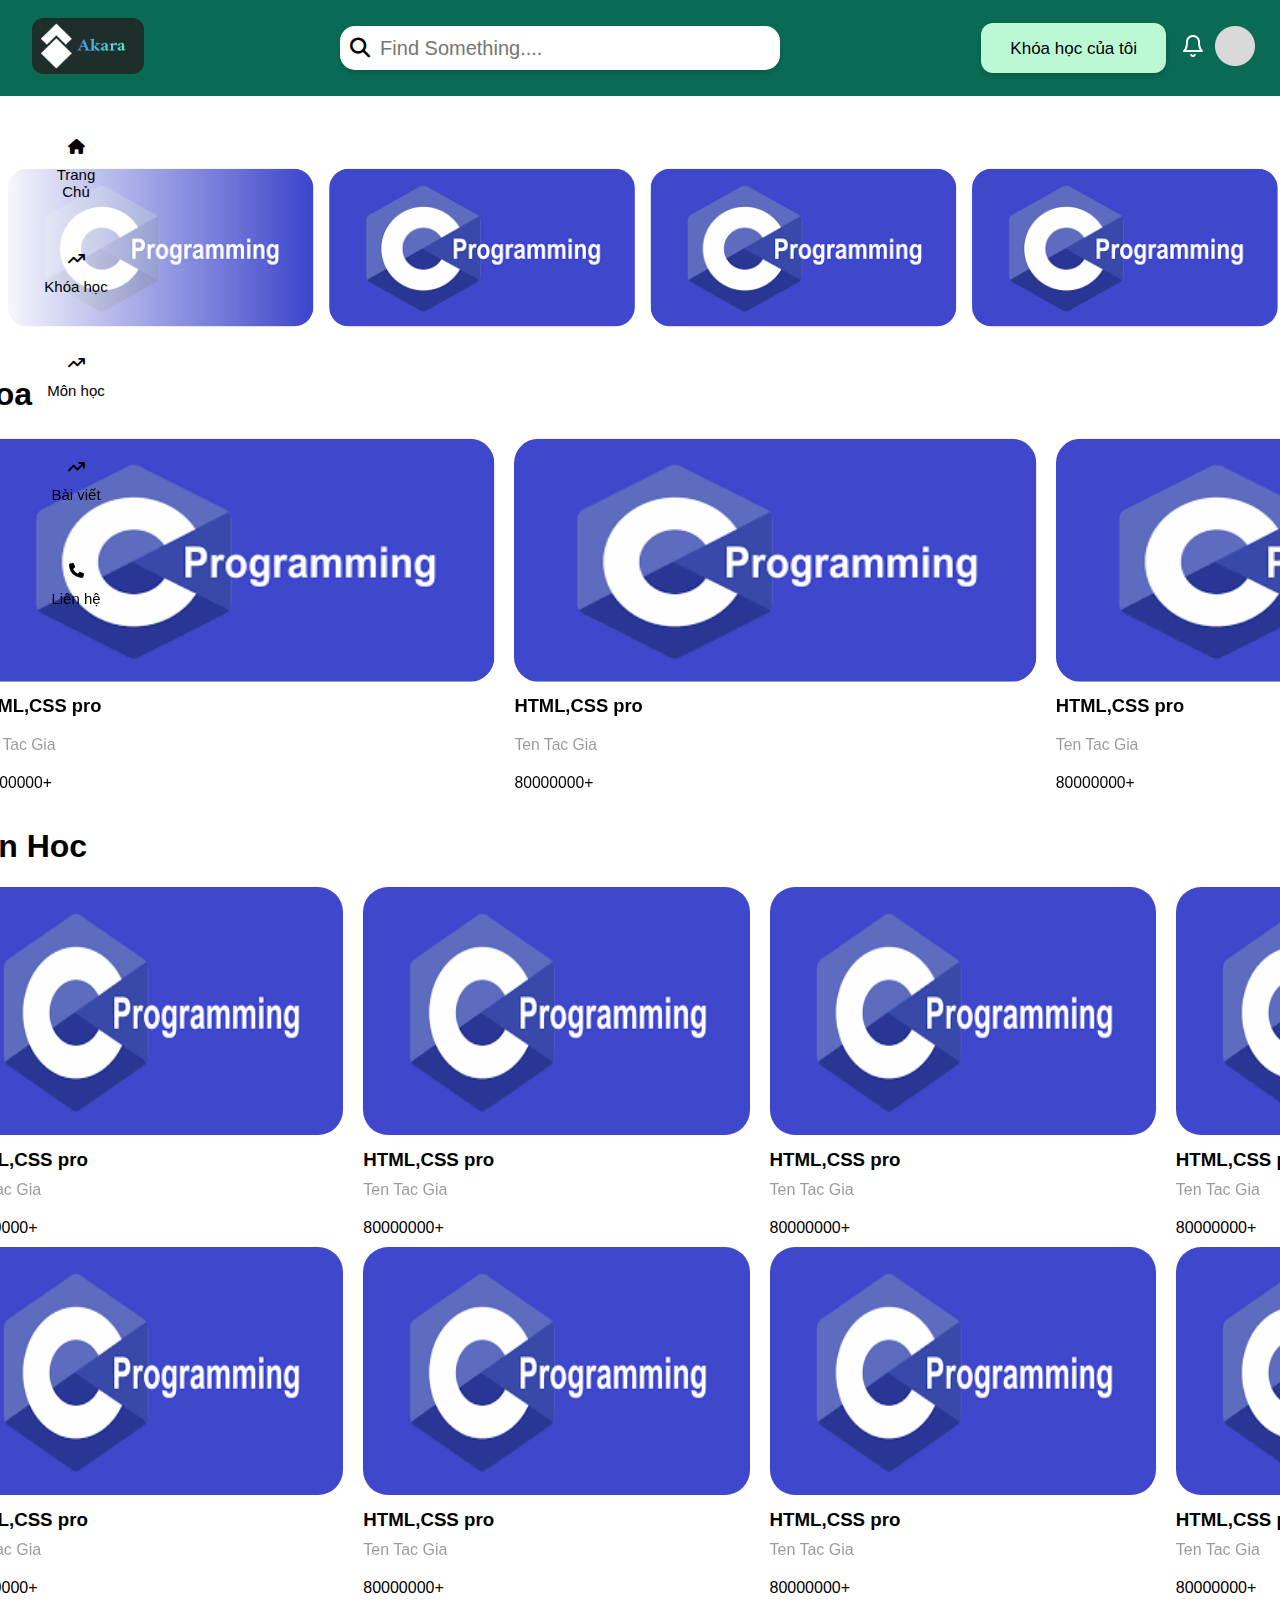
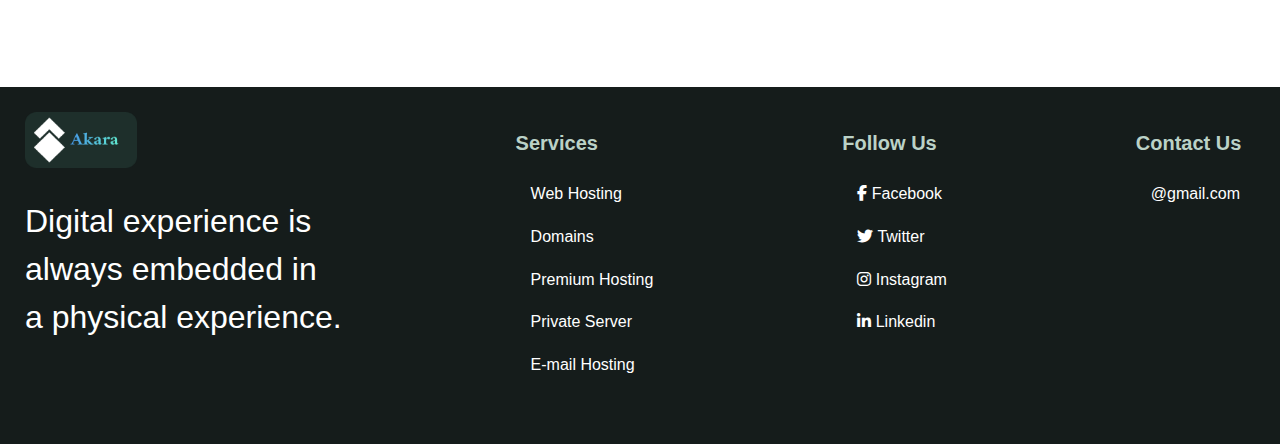
==== commit a47c8b02: "PHP" ====
--- a/HomePage.html
+++ b/HomePage.html
@@ -118,47 +118,22 @@
                 <div class="course_item">
                     <a href="">
                         <img src="./img/tải xuống.png" alt="" class="itemImg">
-                    </a>    
-                </div>
-                <div class="course_item">
+                    </a>
                     <a href="">
                         <img src="./img/tải xuống.png" alt="" class="itemImg">
-                    </a>    
-                </div>
-                <div class="course_item">
+                    </a>
                     <a href="">
                         <img src="./img/tải xuống.png" alt="" class="itemImg">
-                    </a>    
-                </div>
-                <div class="course_item">
+                    </a>
                     <a href="">
                         <img src="./img/tải xuống.png" alt="" class="itemImg">
-                    </a>    
-                </div>
-                <div class="course_item">
+                    </a>
                     <a href="">
                         <img src="./img/tải xuống.png" alt="" class="itemImg">
-                    </a>    
-                </div>
-                <div class="course_item">
+                    </a>
                     <a href="">
                         <img src="./img/tải xuống.png" alt="" class="itemImg">
-                    </a>    
-                </div>
-                <div class="course_item">
-                    <a href="">
-                        <img src="./img/tải xuống.png" alt="" class="itemImg">
-                    </a>    
-                </div>
-                <div class="course_item">
-                    <a href="">
-                        <img src="./img/tải xuống.png" alt="" class="itemImg">
-                    </a>    
-                </div>
-                <div class="course_item">
-                    <a href="">
-                        <img src="./img/tải xuống.png" alt="" class="itemImg">
-                    </a>    
+                    </a>
                 </div>
             </div>
             <!-- Slide Content 1 -->
--- a/css/homepage.css
+++ b/css/homepage.css
@@ -155,8 +155,8 @@
    padding:20px;
     margin-top: 96px;
     justify-content: space-between;
-    gap: 10px;
-}
+}
+
 /* Sidebar_menu */
 .siderbar_menu
 {
@@ -236,33 +236,87 @@
     );
     transition: all 0.475s;
 }
-/* Slider Item */
+/* Content Page */
+#main_content
+{
+    display: flex;
+    flex-direction: column;
+    justify-content: space-between;
+    align-items: center;
+    width: 100%;
+    padding: 20px;
+}
+/* Scroller item */
 .slider_item
 {
-    display: flex;
-    padding: 15px 15px;
+    margin-left: 50px;
+    max-width: 100rem;
+    overflow: hidden;
+    white-space: nowrap;
+    display: flex;
+    flex-wrap: wrap;
+    padding:15px 15px;
     align-items: center;
     justify-content: space-around;
     overflow: hidden;
-    transition: all 0.2s;
     transform: scale(0.98);
     position: relative;
-    white-space: nowrap;
     user-select: none;  
-}
-
+    gap: 1rem;
+}
+.course_item
+{
+    display: flex;
+    flex-wrap: wrap;
+    gap:1rem;
+    padding-block:1rem ;
+}
+.slider_item[data-animated="true"]
+{
+    overflow: hidden;
+    -webkit-mask:
+     linear-gradient(90deg,transparent,white 20%, white 90%, transparent);
+    mask: linear-gradient(90deg,transparent,white 20%, white 90%, transparent);
+}
+
+.slider_item[data-animated="true"] .course_item
+{
+    width: max-content;
+    flex-wrap: nowrap;
+    animation: scroll var(--_animation-duration, 40s) 
+    var(--_animation-duration,forwards)
+    linear 
+    infinite;
+}
+.slider_item[data-direction="right"]
+{
+    --_animation-direction: reverse;
+}
+@keyframes scroll {
+    to{
+        transform: translate(calc(-50% - 0.5rem));
+    }
+}
+.slider_item:hover .course_item
+{
+    animation-play-state: paused;
+}
+/* Slide img item */
 .itemImg
 {
- border-radius: 15px;
- width: 100%;   
- padding: 5px;
+    border-radius: 20px;
+}
+.itemImg:hover 
+{
+    opacity: 0.6;
+    transform: scale(1.05);
 }
 /* Hover Item */
 .itemImg:hover 
 {
     opacity: 0.6;
 }
-/* Slide Content */
+
 .slide_name
 {
     display: flex;
@@ -347,9 +401,7 @@
 {
     cursor: grabbing;
     cursor: -webkit-grabbing;
-    
-}
-
+}
 .content_course2
 {
     display: flex;
@@ -420,8 +472,8 @@
     align-items: center;
     text-align: center;
     opacity: 0;
-    top:107px;
-    left:80px;
+    top: 45%;
+    left: 32%;
     right:auto;
     transition: opacity .5s ease;
 }
@@ -435,35 +487,20 @@
     border-radius: 20px;
     background-color: #33E288;
 }
-.container:hover .start_btn
+.container:hover .start_btn,.container:hover .heart_icon
 {
     opacity: 1;
 }
-.container:hover .heart_icon
+/* .container:hover .heart_icon
 {
     
     opacity: 1;
-}
+} */
 
 .content_item h3 , p
 {
     padding: 10px 0;
 }
-
-
-
-
-
-
-
-
-
-
-
-
-
-
-
 /* == FOOTERPAGE == */
 footer {
     background-color: #151C1B;
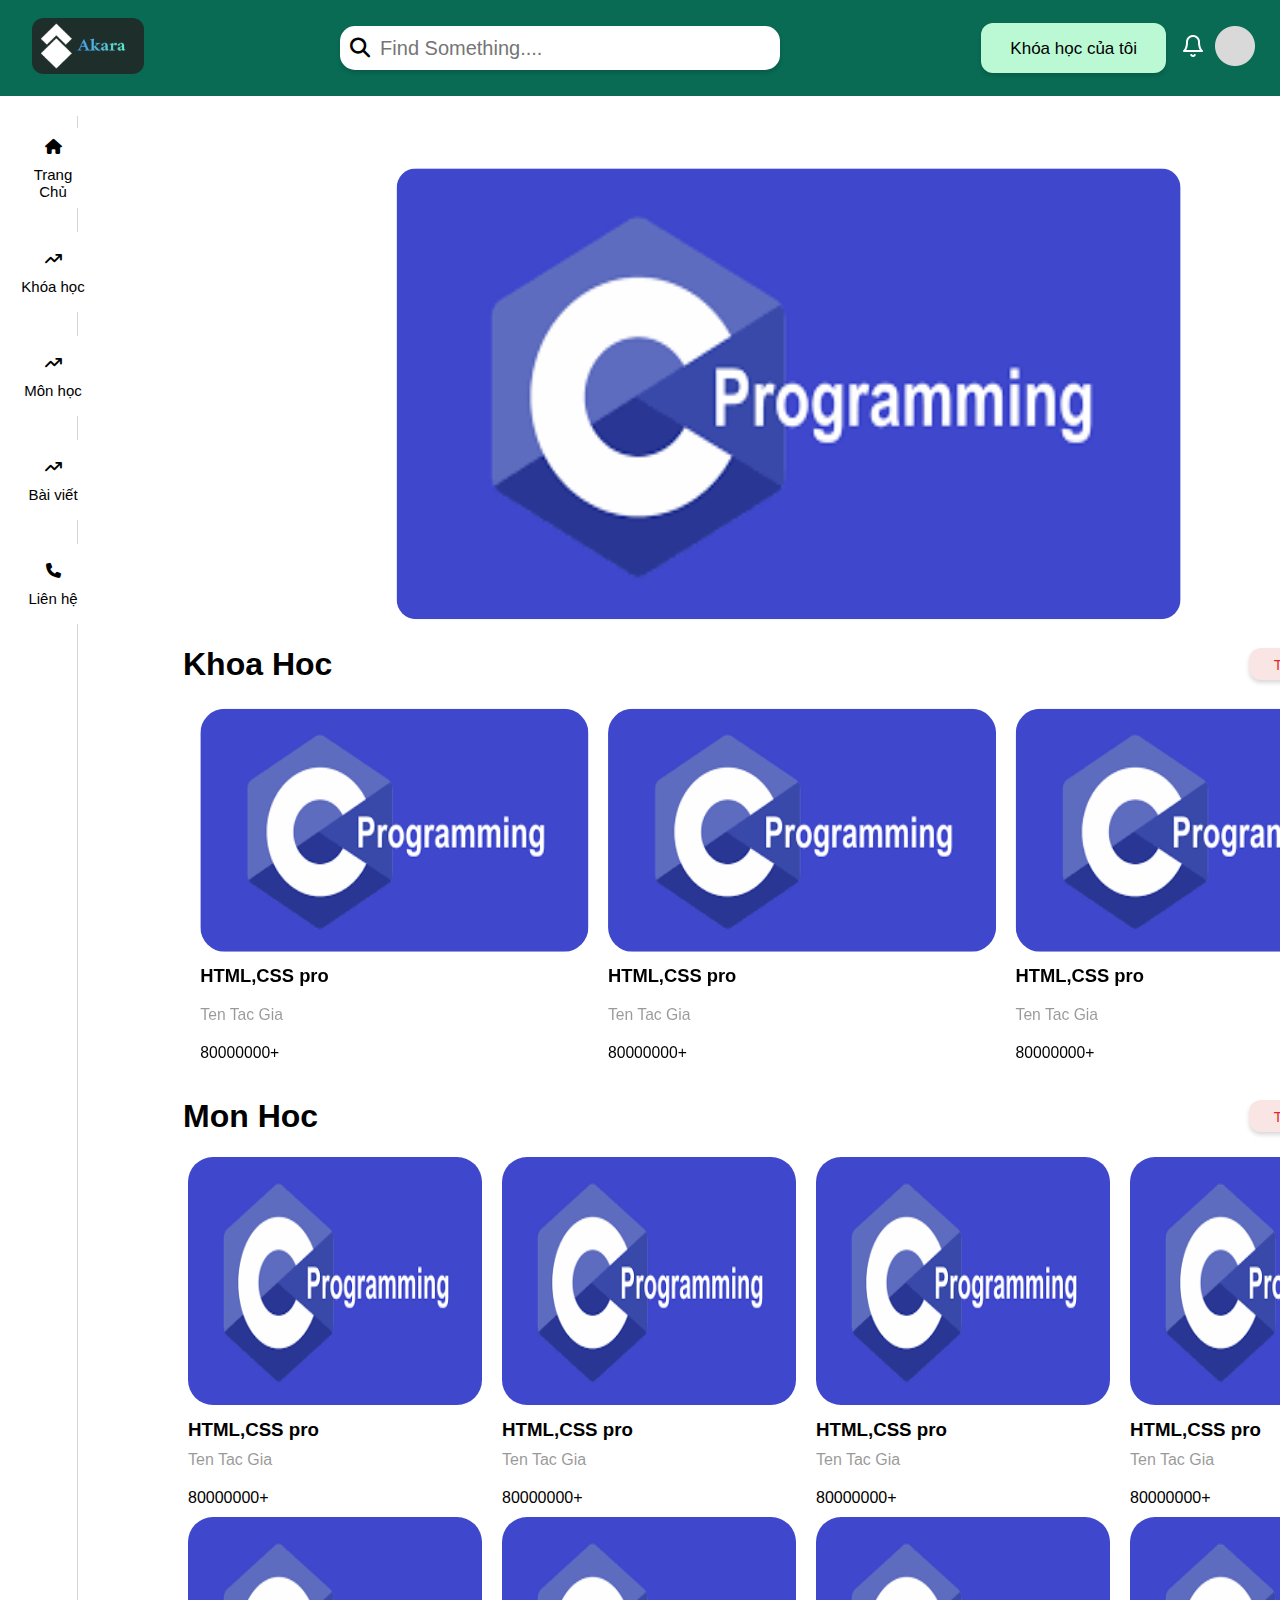
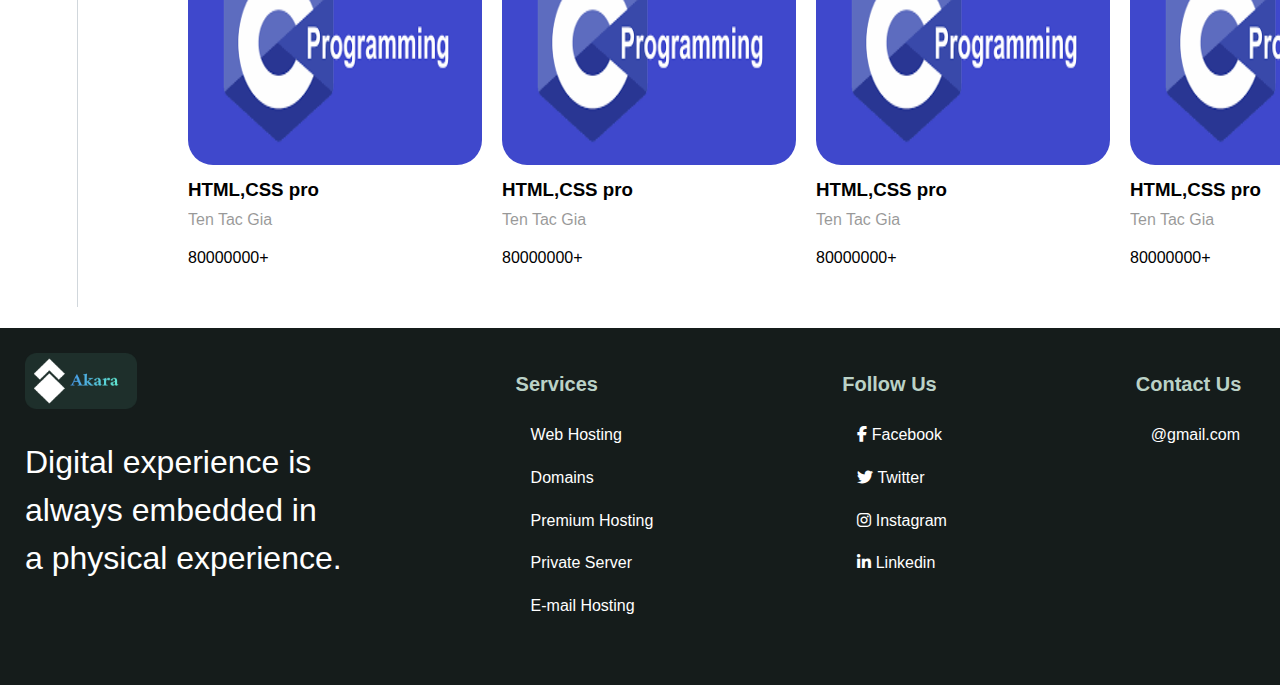
==== commit 38174599: "php" ====
--- a/HomePage.html
+++ b/HomePage.html
@@ -107,35 +107,54 @@
                 </a>
             </li>
             </ul>
-        </div>  
-    </div>
-    <!-- Content Page -->
+              <!-- Content Page -->
     <div id="main_content">
         <!-- Slider Course -->
         <div class="slide_course">
             <!-- Slider Item -->
+        <div class="slider">
             <div class="slider_item">
+                     <!-- radio button img -->
+                     <input type="radio" name="radio-btn" id="radio1">
+                     <input type="radio" name="radio-btn" id="radio2">
+                     <input type="radio" name="radio-btn" id="radio3">
+                     <input type="radio" name="radio-btn" id="radio4">
+                     <!-- Slide img -->
+                <div class="course_item first">
+                    <a href="">
+                        <img src="./img/tải xuống.png" alt="" class="itemImg">
+                    </a>
+                </div>
                 <div class="course_item">
                     <a href="">
                         <img src="./img/tải xuống.png" alt="" class="itemImg">
                     </a>
-                    <a href="">
-                        <img src="./img/tải xuống.png" alt="" class="itemImg">
-                    </a>
-                    <a href="">
-                        <img src="./img/tải xuống.png" alt="" class="itemImg">
-                    </a>
-                    <a href="">
-                        <img src="./img/tải xuống.png" alt="" class="itemImg">
-                    </a>
-                    <a href="">
-                        <img src="./img/tải xuống.png" alt="" class="itemImg">
-                    </a>
+                </div>
+                <div class="course_item">
                     <a href="">
                         <img src="./img/tải xuống.png" alt="" class="itemImg">
                     </a>
                 </div>
-            </div>
+                <div class="course_item">
+                    <a href="">
+                        <img src="./img/tải xuống.png" alt="" class="itemImg">
+                    </a>
+                </div>
+                <!-- automatic navigation start -->
+                <div class="navigation-auto">
+                    <div class="auto-btn1"></div>
+                    <div class="auto-btn2"></div>
+                    <div class="auto-btn3"></div>
+                    <div class="auto-btn4"></div>
+                </div>
+                <div class="navigation-manual">
+                    <label for="radio1" class="manual-btn"></label>
+                    <label for="radio2" class="manual-btn"></label>
+                    <label for="radio3" class="manual-btn"></label>
+                    <label for="radio4" class="manual-btn"></label>
+                </div>  
+            </div>
+        </div>
             <!-- Slide Content 1 -->
             <div class="slide_content">
             <div class="slide_name">
@@ -547,6 +566,8 @@
             </div>
              </div>
         </div>
+    </div>
+        </div>      
     </div>
 </div>
             <!-- == FOOTER == -->
--- a/css/homepage.css
+++ b/css/homepage.css
@@ -4,11 +4,18 @@
     padding: 0;
     box-sizing: border-box;
 }
-
 html
 {
     font-family: Arial, Helvetica, sans-serif;
     scroll-behavior: smooth;
+}
+body
+{
+    height: 100vh;
+    justify-content: center;
+    margin: 0;
+    padding:0;
+    align-items: center;
 }
 .p10
 {
@@ -150,28 +157,41 @@
 /*  == CONTENT == */
 #content 
 {
-    display: flex;
-    position: relative;
-   padding:20px;
+    margin-left: 1px;
+    display: flex;
+    position: relative;
+    padding: 20px;
     margin-top: 96px;
+    margin-bottom: -29px;
     justify-content: space-between;
 }
 
 /* Sidebar_menu */
-.siderbar_menu
+#siderbar_menu
 {
     display: inline-flex;
     margin-top: 30px;
     position: absolute;
+    background: transparent;
+}
+.sub_sidebar
+{
+    display: flex;
+    gap: 60px;
+    
 }
 .select_topic 
 {
     list-style-type: none;
+    width: 114px;
+    border-right: 1px solid #d1d7dc;
+
 }
 .select_topic li 
 {
+    margin-left: -24px;
     padding: 12px 16px;
-    
+    width: 80px;
 }
 .select_topic li a 
 {
@@ -183,7 +203,7 @@
     position: relative;
     overflow: hidden;
     padding:10 15px;
-    border-radius: 1.5rem;
+    border-radius: 10px;
     font-weight: 100;
     background-size: 400%;
     color: #000;
@@ -239,18 +259,28 @@
 /* Content Page */
 #main_content
 {
+    margin-top: -3px;
     display: flex;
     flex-direction: column;
     justify-content: space-between;
     align-items: center;
-    width: 100%;
+   
     padding: 20px;
+    right: auto;
 }
 /* Scroller item */
+.slider
+{
+    width: 1224px;
+    height: 500px;
+    border-radius:10px ;
+    overflow: hidden;
+}
 .slider_item
 {
     margin-left: 50px;
-    max-width: 100rem;
+    width: 500%;
+    height: 500px;
     overflow: hidden;
     white-space: nowrap;
     display: flex;
@@ -266,12 +296,37 @@
 }
 .course_item
 {
-    display: flex;
-    flex-wrap: wrap;
+    width: 20%;
+    transition: 2s;
     gap:1rem;
     padding-block:1rem ;
 }
-.slider_item[data-animated="true"]
+.course_item a img
+{
+    width: 800px;
+    height: 460px;
+}
+.slider input
+{
+    display: none;
+}
+.navigation-manual
+{
+    position: absolute ;
+    width: 800px;
+    margin-top: -40px;
+    display: flex ;
+    justify-content: center;
+}
+.manual-btn
+{
+    border: 2px solid #000;
+    padding: 5px;
+    border-radius: 10px;
+    cursor: pointer;
+    transition: 1s;
+}
+/* .slider_item[data-animated="true"]
 {
     overflow: hidden;
     -webkit-mask:
@@ -300,11 +355,13 @@
 .slider_item:hover .course_item
 {
     animation-play-state: paused;
-}
+} */
 /* Slide img item */
 .itemImg
 {
+    height: 320px;
     border-radius: 20px;
+    width: 1224px;
 }
 .itemImg:hover 
 {
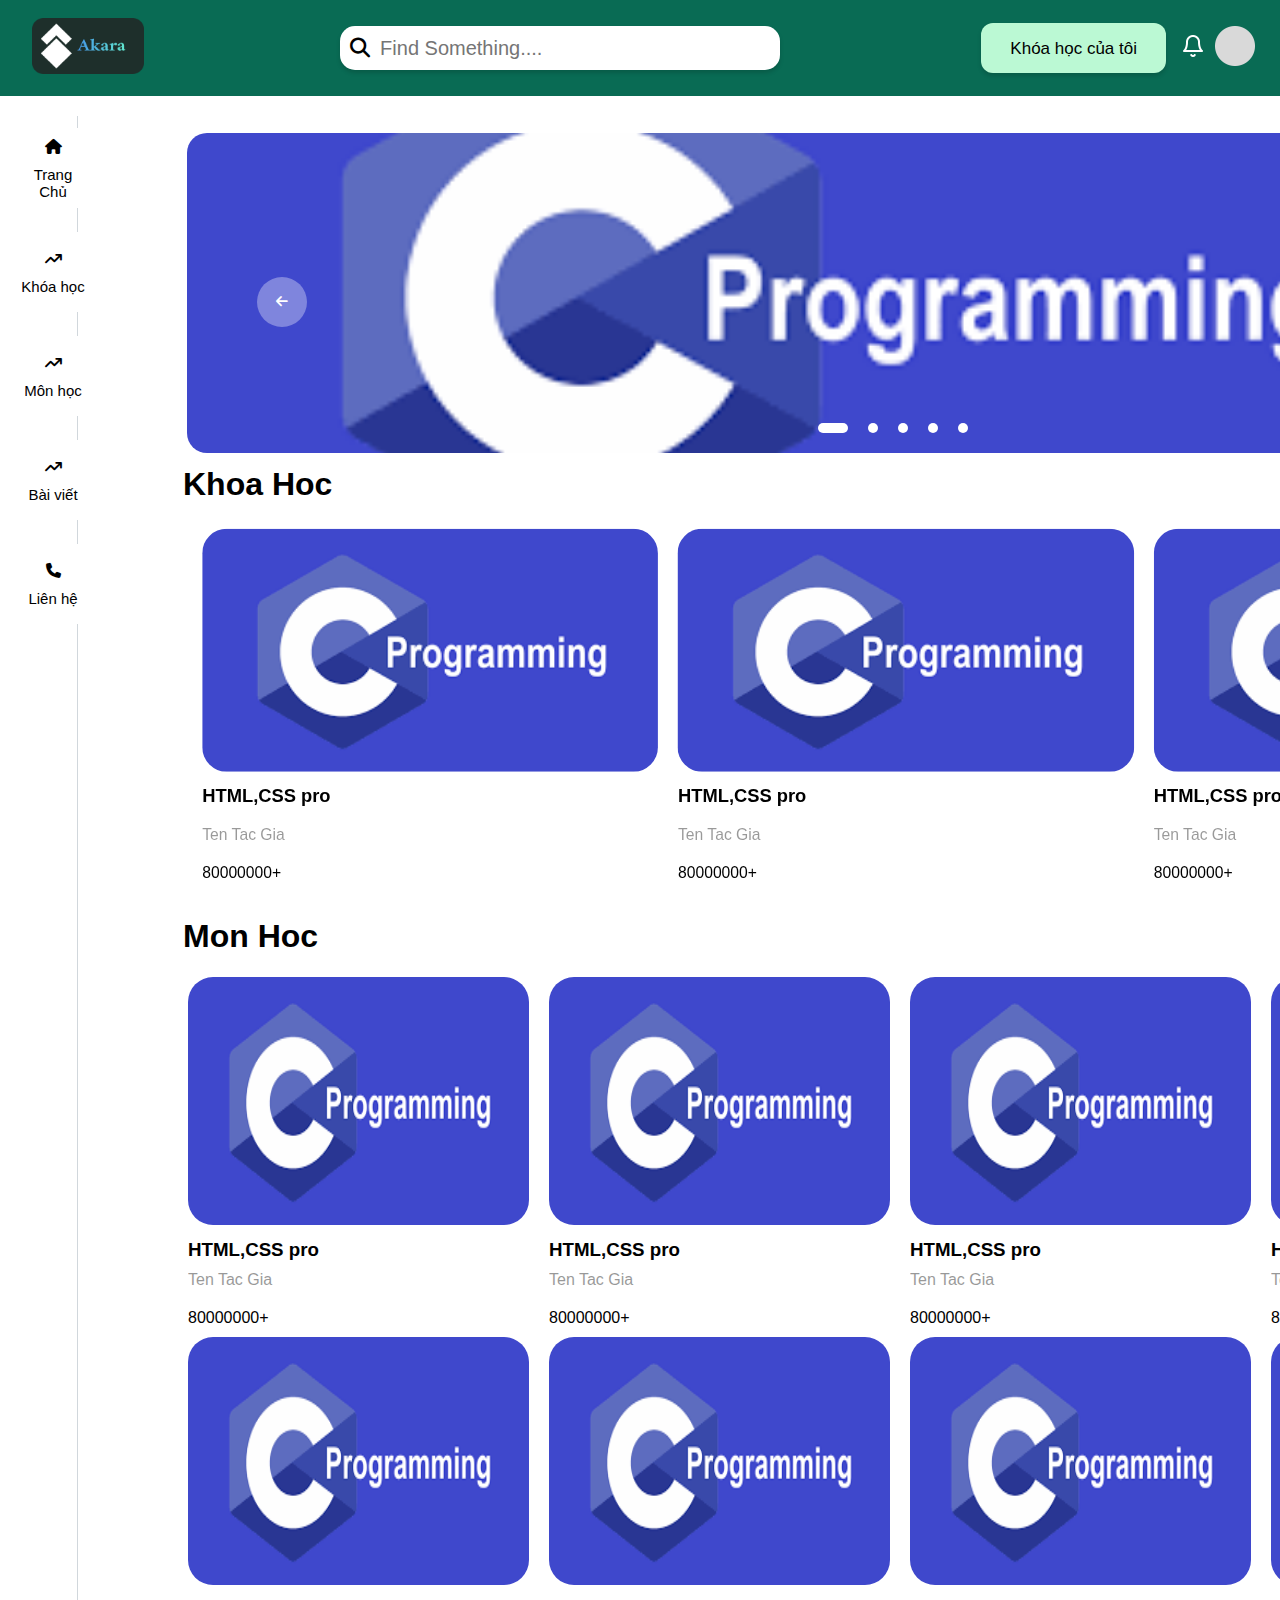
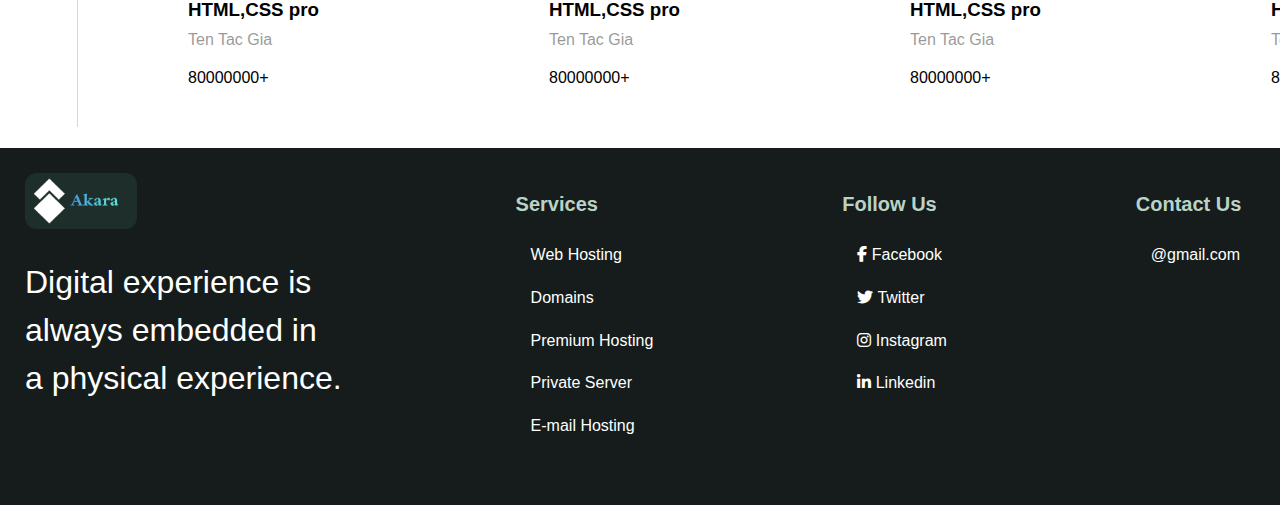
==== commit b4281cee: "php" ====
--- a/HomePage.html
+++ b/HomePage.html
@@ -112,49 +112,43 @@
         <!-- Slider Course -->
         <div class="slide_course">
             <!-- Slider Item -->
-        <div class="slider">
-            <div class="slider_item">
-                     <!-- radio button img -->
-                     <input type="radio" name="radio-btn" id="radio1">
-                     <input type="radio" name="radio-btn" id="radio2">
-                     <input type="radio" name="radio-btn" id="radio3">
-                     <input type="radio" name="radio-btn" id="radio4">
-                     <!-- Slide img -->
-                <div class="course_item first">
-                    <a href="">
-                        <img src="./img/tải xuống.png" alt="" class="itemImg">
-                    </a>
+            <div class="slider">
+                <!-- Img item -->
+                <div class="list">
+                    <div class="item">
+                        <img src="./img/tải xuống.png" alt="">
+                    </div>
+                    <div class="item">
+                        <img src="./img/tải xuống.png" alt="">
+                    </div>
+                    <div class="item">
+                        <img src="./img/tải xuống.png" alt="">
+                    </div>
+                    <div class="item">
+                        <img src="./img/tải xuống.png" alt="">
+                    </div>
+                    <div class="item">
+                        <img src="./img/tải xuống.png" alt="">
+                    </div>
                 </div>
-                <div class="course_item">
-                    <a href="">
-                        <img src="./img/tải xuống.png" alt="" class="itemImg">
-                    </a>
+                <!-- Ti right and left button -->
+                <div class="buttons">
+                    <button id="prev">
+                        <i class="fa-solid fa-arrow-left"></i>
+                    </button>
+                    <button id="next">
+                        <i class="fa-solid fa-arrow-right"></i>
+                    </button>
                 </div>
-                <div class="course_item">
-                    <a href="">
-                        <img src="./img/tải xuống.png" alt="" class="itemImg">
-                    </a>
-                </div>
-                <div class="course_item">
-                    <a href="">
-                        <img src="./img/tải xuống.png" alt="" class="itemImg">
-                    </a>
-                </div>
-                <!-- automatic navigation start -->
-                <div class="navigation-auto">
-                    <div class="auto-btn1"></div>
-                    <div class="auto-btn2"></div>
-                    <div class="auto-btn3"></div>
-                    <div class="auto-btn4"></div>
-                </div>
-                <div class="navigation-manual">
-                    <label for="radio1" class="manual-btn"></label>
-                    <label for="radio2" class="manual-btn"></label>
-                    <label for="radio3" class="manual-btn"></label>
-                    <label for="radio4" class="manual-btn"></label>
-                </div>  
-            </div>
-        </div>
+                <!-- Dots events -->
+                <ul class="dots">
+                    <li class="active"></li>
+                    <li></li>
+                    <li></li>
+                    <li></li>
+                    <li></li>
+                </ul>
+            </div>
             <!-- Slide Content 1 -->
             <div class="slide_content">
             <div class="slide_name">
@@ -629,6 +623,6 @@
         </div>
     </footer>
 </div>
+<script src ="./script/homepage.js"></script>
 </body>
-<script src ="./script/homepage.js"></script>
 </html>--- a/css/homepage.css
+++ b/css/homepage.css
@@ -268,63 +268,71 @@
     padding: 20px;
     right: auto;
 }
-/* Scroller item */
-.slider
-{
-    width: 1224px;
-    height: 500px;
-    border-radius:10px ;
+/* Slider swiper item*/
+.slider{
+    width: 1412px;
+    width: 1412px;
+    height: 320px;
+    margin: auto;
+    position: relative;
     overflow: hidden;
 }
-.slider_item
-{
-    margin-left: 50px;
-    width: 500%;
-    height: 500px;
-    overflow: hidden;
-    white-space: nowrap;
-    display: flex;
-    flex-wrap: wrap;
-    padding:15px 15px;
-    align-items: center;
-    justify-content: space-around;
-    overflow: hidden;
-    transform: scale(0.98);
-    position: relative;
-    user-select: none;  
-    gap: 1rem;
-}
-.course_item
-{
-    width: 20%;
-    transition: 2s;
-    gap:1rem;
-    padding-block:1rem ;
-}
-.course_item a img
-{
-    width: 800px;
-    height: 460px;
-}
-.slider input
-{
-    display: none;
-}
-.navigation-manual
-{
-    position: absolute ;
-    width: 800px;
-    margin-top: -40px;
-    display: flex ;
+.slider .list{
+    position: absolute;
+    width: max-content;
+    height: 100%;
+    left: 0;
+    top: 0;
+    display: flex;
+    transition: 1s;
+}
+.slider .list img{
+    border-radius: 20px;
+    width: 1412px;
+    max-width: 100vw;
+    height: 320px;
+    object-fit: cover;
+}
+.slider .buttons{
+    position: absolute;
+    top: 45%;
+    left: 5%;
+    width: 90%;
+    display: flex;
+    justify-content: space-between;
+}
+.slider .buttons button{
+    width: 50px;
+    height: 50px;
+    border-radius: 50%;
+    background-color: #fff5;
+    color: #fff;
+    border: none;
+    font-family: monospace;
+    font-weight: bold;
+}
+.slider .dots{
+    position: absolute;
+    bottom: 10px;
+    left: 0;
+    color: #fff;
+    width: 100%;
+    margin: 0;
+    padding: 0;
+    display: flex;
     justify-content: center;
 }
-.manual-btn
-{
-    border: 2px solid #000;
-    padding: 5px;
-    border-radius: 10px;
-    cursor: pointer;
-    transition: 1s;
+.slider .dots li{
+    list-style: none;
+    width: 10px;
+    height: 10px;
+    background-color: #fff;
+    margin: 10px;
+    border-radius: 20px;
+    transition: 0.5s;
+}
+.slider .dots li.active{
+    width: 30px;
 }
 /* .slider_item[data-animated="true"]
 {
